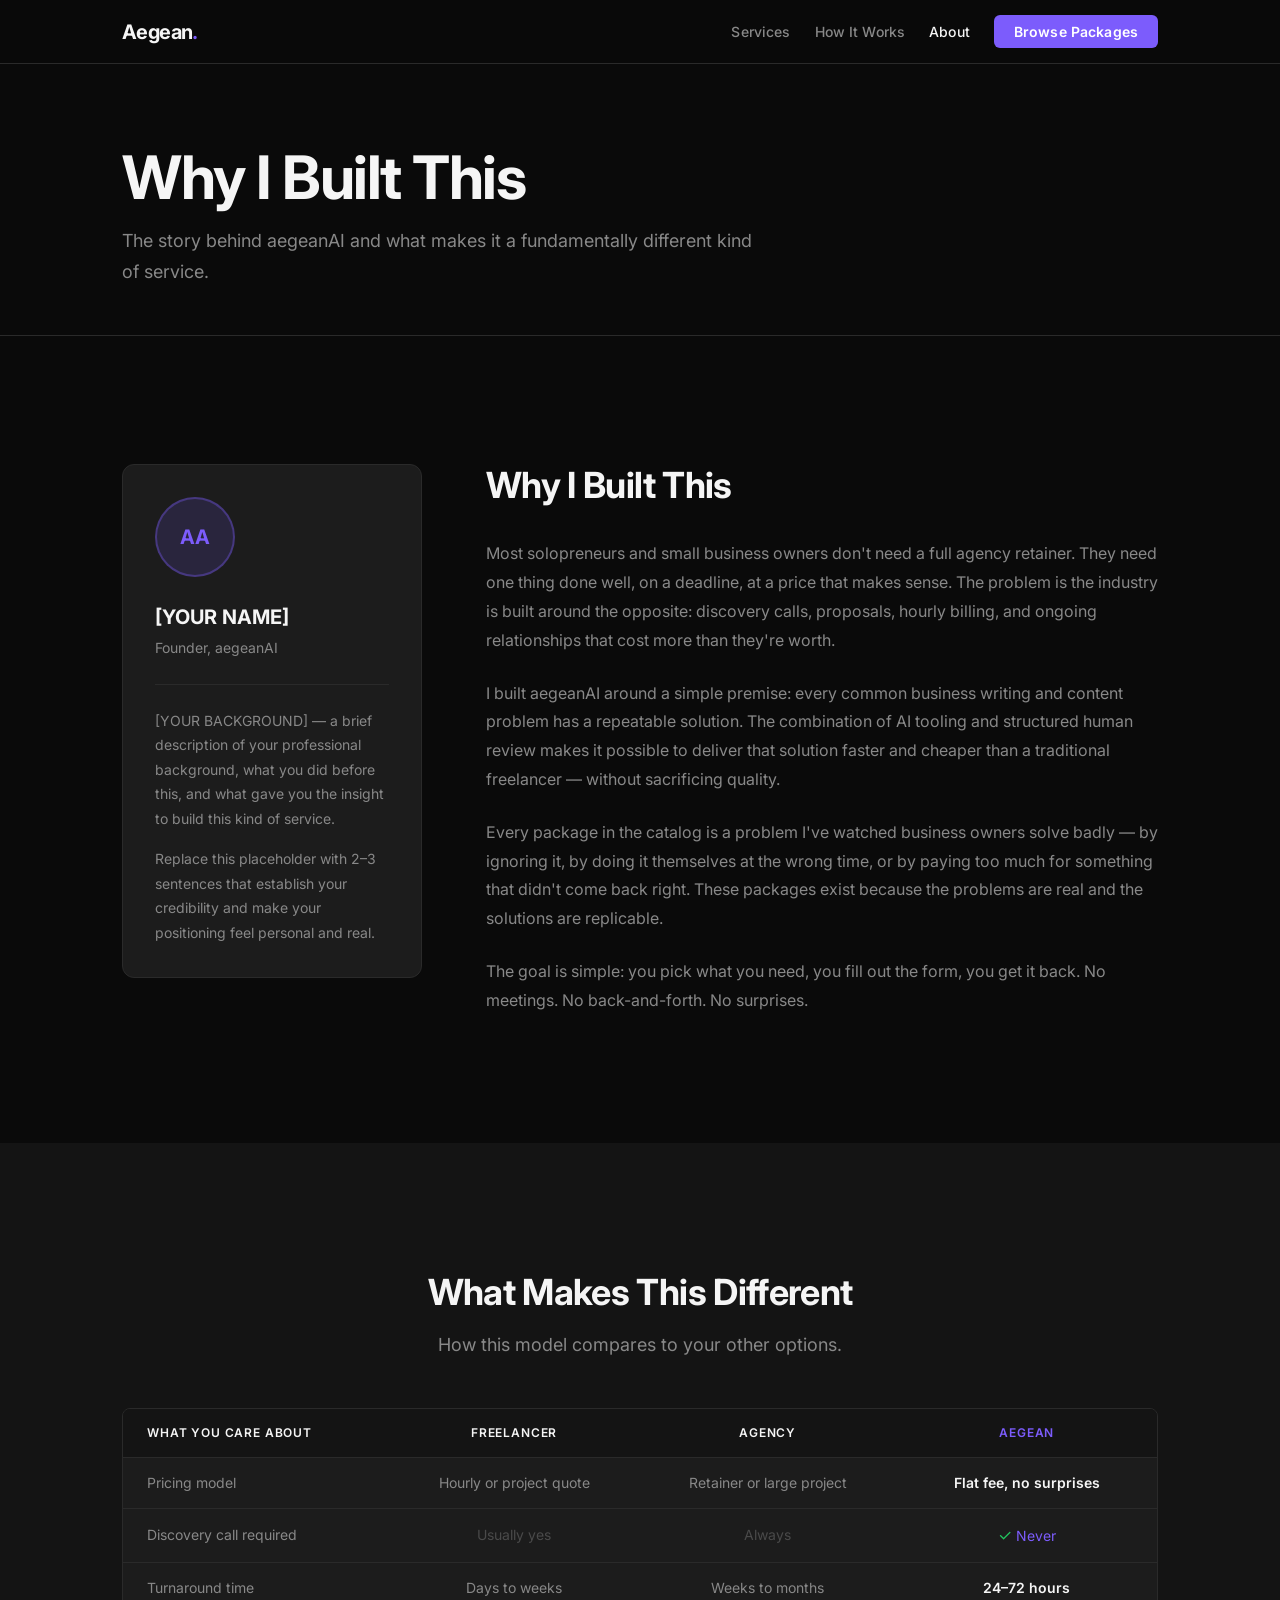
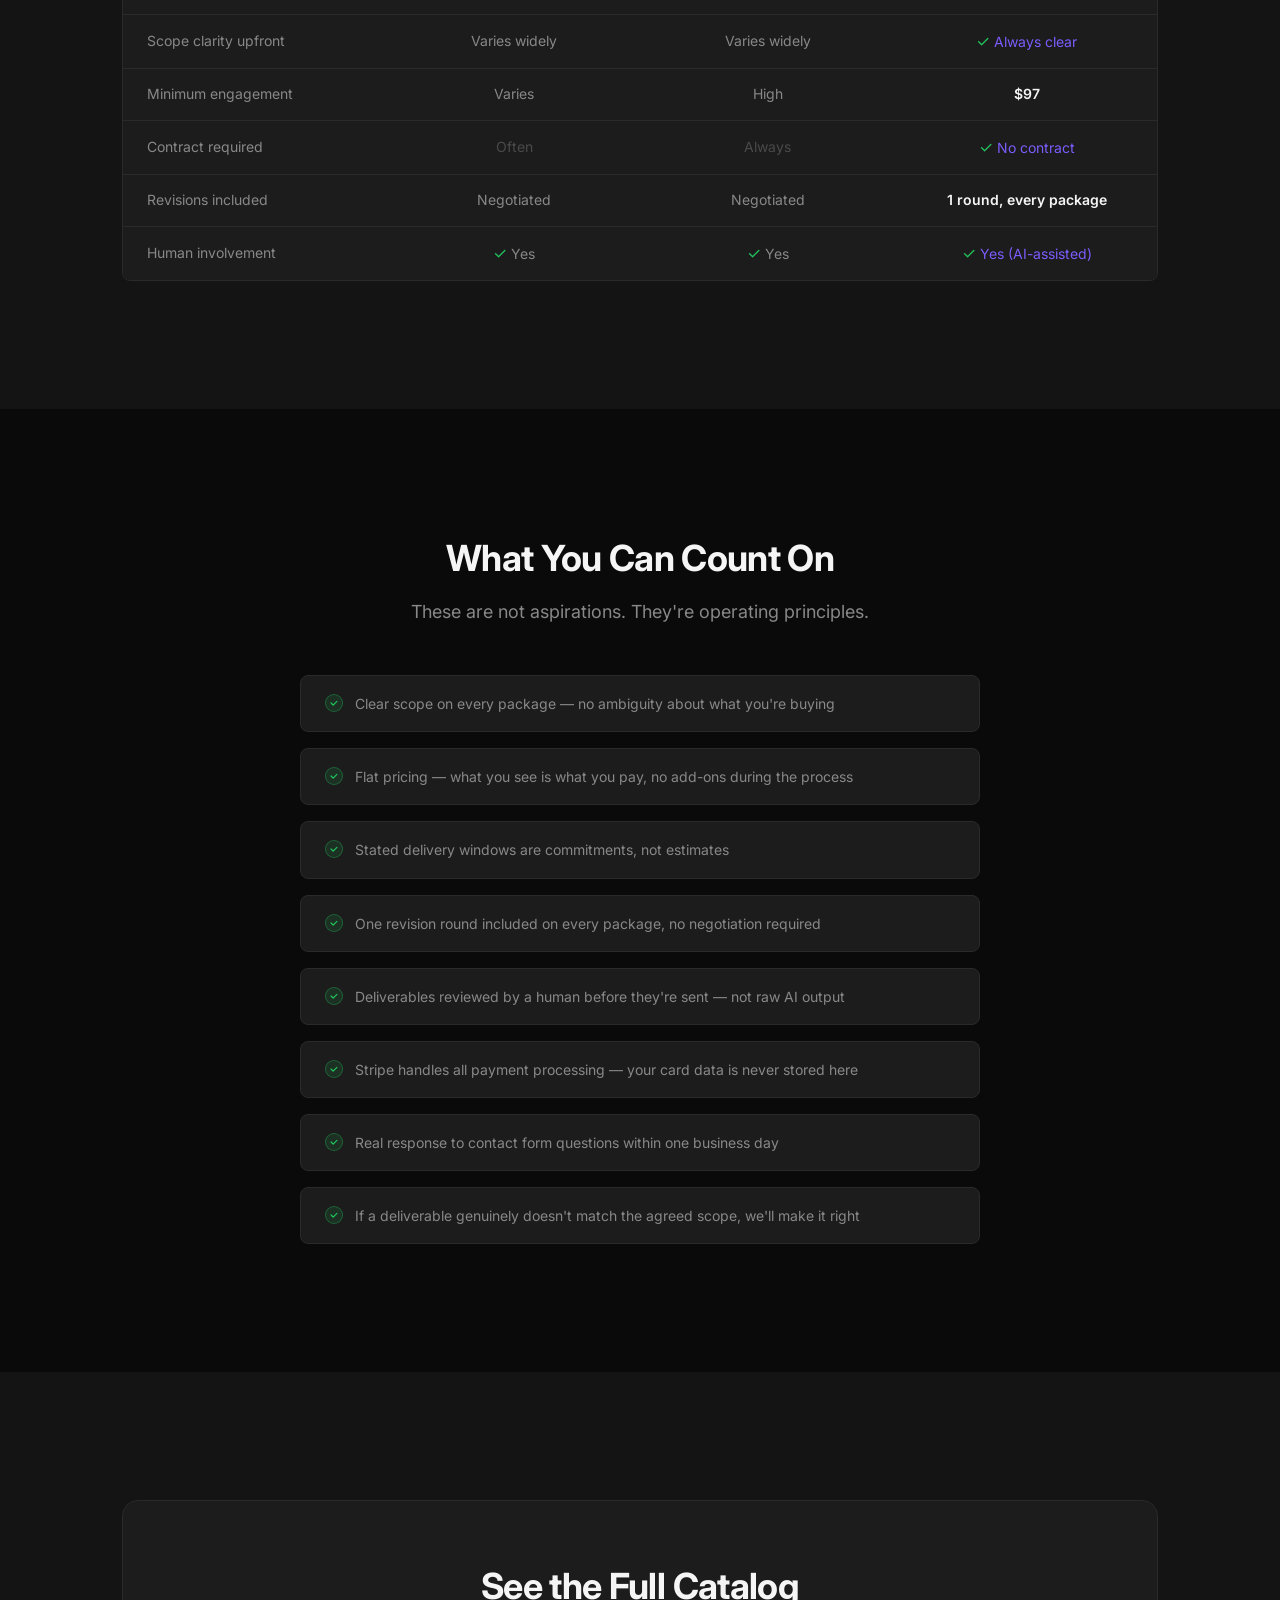
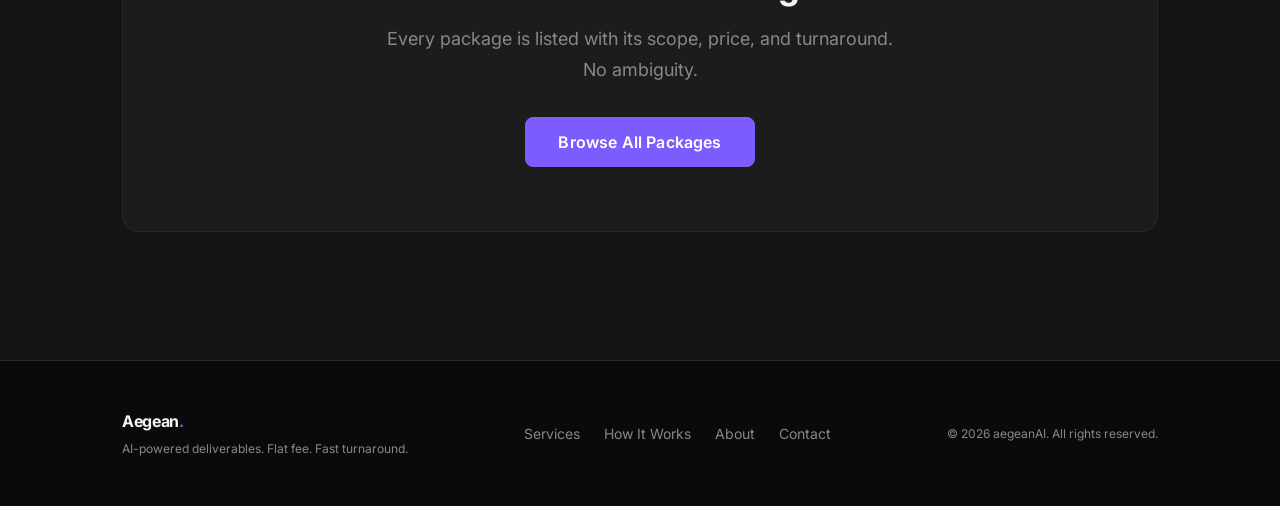
==== aegean-agency/about.html @ a0fa76ea "Initial commit — aegeanAI agency site + NEXUS strategy docs - Complete static site (HTML/CSS/JS) rea" ====
<!DOCTYPE html>
<html lang="en">
<head>
  <meta charset="UTF-8">
  <meta name="viewport" content="width=device-width, initial-scale=1.0">
  <meta name="description" content="Why aegeanAI exists and what makes it different from hiring a freelancer or a traditional agency.">
  <title>About — aegeanAI</title>
  <link rel="preconnect" href="https://fonts.googleapis.com">
  <link rel="preconnect" href="https://fonts.gstatic.com" crossorigin>
  <link href="https://fonts.googleapis.com/css2?family=Inter:wght@400;500;600;700&display=swap" rel="stylesheet">
  <link rel="stylesheet" href="assets/css/main.css">
  <link rel="stylesheet" href="assets/css/components.css">
</head>
<body>

  <!-- ── Navigation ──────────────────────────────────────────── -->
  <nav class="nav" role="navigation" aria-label="Main navigation">
    <div class="nav__inner">
      <a href="index.html" class="nav__logo" aria-label="aegeanAI — home">
        Aegean<span>.</span>
      </a>
      <ul class="nav__links" role="list">
        <li><a href="services.html">Services</a></li>
        <li><a href="how-it-works.html">How It Works</a></li>
        <li><a href="about.html">About</a></li>
        <li><a href="services.html" class="nav__cta">Browse Packages</a></li>
      </ul>
      <button
        class="nav__hamburger"
        aria-label="Open navigation menu"
        aria-expanded="false"
        aria-controls="mobile-menu"
      >
        <span></span>
        <span></span>
        <span></span>
      </button>
    </div>
  </nav>

  <!-- ── Mobile Menu ─────────────────────────────────────────── -->
  <div class="nav__mobile" id="mobile-menu">
    <a href="services.html">Services</a>
    <a href="how-it-works.html">How It Works</a>
    <a href="about.html">About</a>
    <a href="contact.html">Contact</a>
    <a href="services.html" class="nav__cta-mobile">Browse Packages</a>
  </div>

  <main id="main-content">

    <!-- ── Page Hero ───────────────────────────────────────────── -->
    <div class="page-hero section">
      <div class="container">
        <h1>Why I Built This</h1>
        <p>
          The story behind aegeanAI and what makes it a
          fundamentally different kind of service.
        </p>
      </div>
    </div>

    <!-- ── Founder Story ───────────────────────────────────────── -->
    <section class="section" aria-labelledby="founder-story-heading">
      <div class="container">
        <div class="founder-layout">

          <!-- Founder card (left column on desktop) -->
          <div class="founder-card">
            <div class="founder-avatar" aria-hidden="true">AA</div>
            <div class="founder-name">[YOUR NAME]</div>
            <div class="founder-title">Founder, aegeanAI</div>
            <div class="founder-bio">
              <p>
                [YOUR BACKGROUND] &mdash; a brief description of your professional background,
                what you did before this, and what gave you the insight to build this kind
                of service.
              </p>
              <p>
                Replace this placeholder with 2&ndash;3 sentences that establish your
                credibility and make your positioning feel personal and real.
              </p>
            </div>
          </div>

          <!-- Story text (right column on desktop) -->
          <div class="founder-story">
            <h2 id="founder-story-heading">Why I Built This</h2>
            <p>
              Most solopreneurs and small business owners don't need a full agency retainer.
              They need one thing done well, on a deadline, at a price that makes sense.
              The problem is the industry is built around the opposite: discovery calls,
              proposals, hourly billing, and ongoing relationships that cost more than
              they're worth.
            </p>
            <p>
              I built aegeanAI around a simple premise: every common business writing
              and content problem has a repeatable solution. The combination of AI tooling
              and structured human review makes it possible to deliver that solution faster
              and cheaper than a traditional freelancer &mdash; without sacrificing quality.
            </p>
            <p>
              Every package in the catalog is a problem I've watched business owners solve
              badly &mdash; by ignoring it, by doing it themselves at the wrong time, or by
              paying too much for something that didn't come back right. These packages exist
              because the problems are real and the solutions are replicable.
            </p>
            <p>
              The goal is simple: you pick what you need, you fill out the form, you get it
              back. No meetings. No back-and-forth. No surprises.
            </p>
          </div>

        </div>
      </div>
    </section>

    <!-- ── Comparison Table ─────────────────────────────────────── -->
    <section class="section section--surface" aria-labelledby="comparison-heading">
      <div class="container">
        <div class="section__header">
          <h2 id="comparison-heading">What Makes This Different</h2>
          <p>How this model compares to your other options.</p>
        </div>

        <div class="table-scroll-wrap">
          <table
            class="comparison-table"
            role="table"
            aria-label="aegeanAI vs Freelancer vs Agency comparison"
          >
            <thead>
              <tr>
                <th scope="col">What you care about</th>
                <th scope="col">Freelancer</th>
                <th scope="col">Agency</th>
                <th scope="col" class="col-us">Aegean</th>
              </tr>
            </thead>
            <tbody>
              <tr>
                <td>Pricing model</td>
                <td>Hourly or project quote</td>
                <td>Retainer or large project</td>
                <td class="col-us strong">Flat fee, no surprises</td>
              </tr>
              <tr>
                <td>Discovery call required</td>
                <td class="cross">Usually yes</td>
                <td class="cross">Always</td>
                <td class="col-us"><span class="check" aria-label="No">&#10003;</span> Never</td>
              </tr>
              <tr>
                <td>Turnaround time</td>
                <td>Days to weeks</td>
                <td>Weeks to months</td>
                <td class="col-us strong">24&ndash;72 hours</td>
              </tr>
              <tr>
                <td>Scope clarity upfront</td>
                <td>Varies widely</td>
                <td>Varies widely</td>
                <td class="col-us"><span class="check" aria-label="Yes">&#10003;</span> Always clear</td>
              </tr>
              <tr>
                <td>Minimum engagement</td>
                <td>Varies</td>
                <td>High</td>
                <td class="col-us strong">$97</td>
              </tr>
              <tr>
                <td>Contract required</td>
                <td class="cross">Often</td>
                <td class="cross">Always</td>
                <td class="col-us"><span class="check" aria-label="No contract">&#10003;</span> No contract</td>
              </tr>
              <tr>
                <td>Revisions included</td>
                <td>Negotiated</td>
                <td>Negotiated</td>
                <td class="col-us strong">1 round, every package</td>
              </tr>
              <tr>
                <td>Human involvement</td>
                <td><span class="check">&#10003;</span> Yes</td>
                <td><span class="check">&#10003;</span> Yes</td>
                <td class="col-us"><span class="check">&#10003;</span> Yes (AI-assisted)</td>
              </tr>
            </tbody>
          </table>
        </div>

      </div>
    </section>

    <!-- ── Trust Signals ────────────────────────────────────────── -->
    <section class="section" aria-labelledby="trust-heading">
      <div class="container">
        <div class="section__header">
          <h2 id="trust-heading">What You Can Count On</h2>
          <p>These are not aspirations. They're operating principles.</p>
        </div>
        <div style="max-width: 680px; margin-inline: auto;">
          <ul class="trust-list" role="list">
            <li>Clear scope on every package &mdash; no ambiguity about what you're buying</li>
            <li>Flat pricing &mdash; what you see is what you pay, no add-ons during the process</li>
            <li>Stated delivery windows are commitments, not estimates</li>
            <li>One revision round included on every package, no negotiation required</li>
            <li>Deliverables reviewed by a human before they're sent &mdash; not raw AI output</li>
            <li>Stripe handles all payment processing &mdash; your card data is never stored here</li>
            <li>Real response to contact form questions within one business day</li>
            <li>If a deliverable genuinely doesn't match the agreed scope, we'll make it right</li>
          </ul>
        </div>
      </div>
    </section>

    <!-- ── CTA ─────────────────────────────────────────────────── -->
    <section class="section section--surface" aria-labelledby="about-cta-heading">
      <div class="container">
        <div class="cta-banner">
          <h2 id="about-cta-heading">See the Full Catalog</h2>
          <p>Every package is listed with its scope, price, and turnaround. No ambiguity.</p>
          <a href="services.html" class="btn btn--primary btn--lg">Browse All Packages</a>
        </div>
      </div>
    </section>

  </main>

  <!-- ── Footer ───────────────────────────────────────────────── -->
  <footer class="footer" role="contentinfo">
    <div class="container">
      <div class="footer__inner">
        <div>
          <div class="footer__brand">Aegean<span>.</span></div>
          <div class="footer__tagline">AI-powered deliverables. Flat fee. Fast turnaround.</div>
        </div>
        <ul class="footer__links" role="list">
          <li><a href="services.html">Services</a></li>
          <li><a href="how-it-works.html">How It Works</a></li>
          <li><a href="about.html">About</a></li>
          <li><a href="contact.html">Contact</a></li>
        </ul>
        <p class="footer__copy">&copy; 2026 aegeanAI. All rights reserved.</p>
      </div>
    </div>
  </footer>

  <script src="assets/js/packages.js"></script>
  <script src="assets/js/main.js"></script>
</body>
</html>
---- aegean-agency/assets/css/main.css ----
/* ============================================================
   AEGEAN AGENCY — main.css
   Design tokens, reset, typography, layout
   ============================================================ */

/* ── Design Tokens ──────────────────────────────────────────── */
:root {
  /* Colors */
  --color-bg:           #0A0A0A;
  --color-surface:      #141414;
  --color-card:         #1C1C1C;
  --color-border:       #2A2A2A;
  --color-accent:       #7C5CFC;
  --color-accent-dim:   #5a3fd4;
  --color-accent-glow:  rgba(124, 92, 252, 0.15);
  --color-text:         #F5F5F5;
  --color-muted:        #888888;
  --color-success:      #22C55E;
  --color-success-glow: rgba(34, 197, 94, 0.12);

  /* Spacing — 8px base grid */
  --space-1:  8px;
  --space-2:  16px;
  --space-3:  24px;
  --space-4:  32px;
  --space-5:  40px;
  --space-6:  48px;
  --space-7:  56px;
  --space-8:  64px;
  --space-10: 80px;
  --space-12: 96px;
  --space-16: 128px;

  /* Typography */
  --font-base: 'Inter', system-ui, -apple-system, BlinkMacSystemFont, sans-serif;
  --text-xs:   0.75rem;    /* 12px */
  --text-sm:   0.875rem;   /* 14px */
  --text-base: 1rem;       /* 16px */
  --text-lg:   1.125rem;   /* 18px */
  --text-xl:   1.25rem;    /* 20px */
  --text-2xl:  1.5rem;     /* 24px */
  --text-3xl:  1.875rem;   /* 30px */
  --text-4xl:  2.25rem;    /* 36px */
  --text-5xl:  3rem;       /* 48px */
  --text-6xl:  3.75rem;    /* 60px */

  /* Radius */
  --radius-sm: 4px;
  --radius-md: 6px;
  --radius-lg: 8px;
  --radius-xl: 12px;
  --radius-2xl: 16px;

  /* Layout */
  --max-width:  1100px;
  --nav-height: 64px;

  /* Motion */
  --transition:      0.18s ease;
  --transition-slow: 0.3s ease;
}

/* ── CSS Reset ──────────────────────────────────────────────── */
*,
*::before,
*::after {
  box-sizing: border-box;
  margin: 0;
  padding: 0;
}

html {
  scroll-behavior: smooth;
  -webkit-text-size-adjust: 100%;
  text-size-adjust: 100%;
}

body {
  font-family: var(--font-base);
  font-size: var(--text-base);
  line-height: 1.6;
  color: var(--color-text);
  background-color: var(--color-bg);
  min-height: 100vh;
  -webkit-font-smoothing: antialiased;
  -moz-osx-font-smoothing: grayscale;
  overflow-x: hidden;
}

img,
picture,
video,
canvas,
svg {
  display: block;
  max-width: 100%;
}

input,
button,
textarea,
select {
  font: inherit;
}

p,
h1,
h2,
h3,
h4,
h5,
h6 {
  overflow-wrap: break-word;
}

a {
  color: inherit;
  text-decoration: none;
}

ul,
ol {
  list-style: none;
}

/* ── Selection ──────────────────────────────────────────────── */
::selection {
  background-color: rgba(124, 92, 252, 0.3);
  color: var(--color-text);
}

/* ── Global Focus Ring ──────────────────────────────────────── */
:focus-visible {
  outline: 2px solid var(--color-accent);
  outline-offset: 3px;
  border-radius: var(--radius-sm);
}

/* ── Typography ─────────────────────────────────────────────── */
h1 {
  font-size: clamp(var(--text-3xl), 6vw, var(--text-6xl));
  font-weight: 700;
  line-height: 1.1;
  letter-spacing: -0.025em;
  color: var(--color-text);
}

h2 {
  font-size: clamp(var(--text-2xl), 4vw, var(--text-4xl));
  font-weight: 700;
  line-height: 1.2;
  letter-spacing: -0.018em;
  color: var(--color-text);
}

h3 {
  font-size: clamp(var(--text-lg), 2.5vw, var(--text-2xl));
  font-weight: 600;
  line-height: 1.3;
  color: var(--color-text);
}

h4 {
  font-size: var(--text-lg);
  font-weight: 600;
  line-height: 1.4;
  color: var(--color-text);
}

p {
  color: var(--color-muted);
  line-height: 1.7;
}

strong {
  color: var(--color-text);
  font-weight: 600;
}

/* ── Layout Containers ──────────────────────────────────────── */
.container {
  width: 100%;
  max-width: var(--max-width);
  margin-inline: auto;
  padding-inline: var(--space-2);
}

@media (min-width: 480px) {
  .container {
    padding-inline: var(--space-3);
  }
}

@media (min-width: 768px) {
  .container {
    padding-inline: var(--space-4);
  }
}

/* ── Sections ───────────────────────────────────────────────── */
.section {
  padding-block: var(--space-8);
}

@media (min-width: 768px) {
  .section {
    padding-block: var(--space-12);
  }
}

@media (min-width: 1024px) {
  .section {
    padding-block: var(--space-16);
  }
}

.section--surface {
  background-color: var(--color-surface);
}

.section__header {
  text-align: center;
  margin-bottom: var(--space-6);
}

.section__header h2 {
  margin-bottom: var(--space-2);
}

.section__header p {
  font-size: var(--text-lg);
  max-width: 600px;
  margin-inline: auto;
  color: var(--color-muted);
}

/* ── Page Hero (inner pages) ────────────────────────────────── */
.page-hero {
  padding-top: var(--space-6);
  padding-bottom: var(--space-4);
  border-bottom: 1px solid var(--color-border);
}

@media (min-width: 768px) {
  .page-hero {
    padding-top: var(--space-10);
    padding-bottom: var(--space-6);
  }
}

.page-hero h1 {
  margin-bottom: var(--space-2);
}

.page-hero p {
  font-size: var(--text-lg);
  max-width: 640px;
  color: var(--color-muted);
}

/* ── Generic Grids ──────────────────────────────────────────── */
.grid-3 {
  display: grid;
  grid-template-columns: 1fr;
  gap: var(--space-3);
}

@media (min-width: 600px) {
  .grid-3 {
    grid-template-columns: repeat(2, 1fr);
  }
}

@media (min-width: 960px) {
  .grid-3 {
    grid-template-columns: repeat(3, 1fr);
  }
}

.grid-2 {
  display: grid;
  grid-template-columns: 1fr;
  gap: var(--space-4);
}

@media (min-width: 768px) {
  .grid-2 {
    grid-template-columns: repeat(2, 1fr);
  }
}

/* ── Utility Classes ────────────────────────────────────────── */
.text-accent  { color: var(--color-accent); }
.text-muted   { color: var(--color-muted); }
.text-success { color: var(--color-success); }
.text-center  { text-align: center; }
.text-left    { text-align: left; }

.mt-1 { margin-top: var(--space-1); }
.mt-2 { margin-top: var(--space-2); }
.mt-3 { margin-top: var(--space-3); }
.mt-4 { margin-top: var(--space-4); }
.mt-6 { margin-top: var(--space-6); }
.mt-8 { margin-top: var(--space-8); }

.mb-1 { margin-bottom: var(--space-1); }
.mb-2 { margin-bottom: var(--space-2); }
.mb-3 { margin-bottom: var(--space-3); }
.mb-4 { margin-bottom: var(--space-4); }

/* Visually hidden but accessible to screen readers */
.sr-only {
  position: absolute;
  width: 1px;
  height: 1px;
  padding: 0;
  margin: -1px;
  overflow: hidden;
  clip: rect(0, 0, 0, 0);
  white-space: nowrap;
  border-width: 0;
}

/* ── Horizontal Rule ────────────────────────────────────────── */
.divider {
  border: none;
  border-top: 1px solid var(--color-border);
  margin-block: var(--space-6);
}

/* ── Print ──────────────────────────────────────────────────── */
@media print {
  .nav,
  .nav__mobile,
  .footer {
    display: none;
  }

  body {
    background: #fff;
    color: #000;
  }
}
---- aegean-agency/assets/css/components.css ----
/* ============================================================
   AEGEAN AGENCY — components.css
   Nav, hero, cards, buttons, badges, footer,
   FAQ accordion, steps, tables, contact, thank-you
   ============================================================ */

/* ── Navigation ─────────────────────────────────────────────── */
.nav {
  position: sticky;
  top: 0;
  z-index: 100;
  height: var(--nav-height);
  background-color: rgba(10, 10, 10, 0.94);
  backdrop-filter: blur(16px);
  -webkit-backdrop-filter: blur(16px);
  border-bottom: 1px solid var(--color-border);
  display: flex;
  align-items: center;
}

.nav__inner {
  display: flex;
  align-items: center;
  justify-content: space-between;
  width: 100%;
  max-width: var(--max-width);
  margin-inline: auto;
  padding-inline: var(--space-2);
  gap: var(--space-2);
}

@media (min-width: 480px) {
  .nav__inner {
    padding-inline: var(--space-3);
  }
}

@media (min-width: 768px) {
  .nav__inner {
    padding-inline: var(--space-4);
  }
}

.nav__logo {
  font-size: var(--text-xl);
  font-weight: 700;
  color: var(--color-text);
  letter-spacing: -0.03em;
  white-space: nowrap;
  text-decoration: none;
  flex-shrink: 0;
  transition: opacity var(--transition);
}

.nav__logo:hover {
  opacity: 0.85;
}

.nav__logo span {
  color: var(--color-accent);
}

/* Desktop nav links */
.nav__links {
  display: none;
  align-items: center;
  gap: var(--space-3);
  list-style: none;
}

@media (min-width: 768px) {
  .nav__links {
    display: flex;
  }
}

.nav__links a {
  font-size: var(--text-sm);
  font-weight: 500;
  color: var(--color-muted);
  text-decoration: none;
  transition: color var(--transition);
  letter-spacing: 0.01em;
  padding: 4px 0;
}

.nav__links a:hover {
  color: var(--color-text);
}

.nav__links a[aria-current="page"] {
  color: var(--color-text);
}

/* "Browse Packages" pill button in nav */
.nav__links .nav__cta {
  color: #ffffff;
  background-color: var(--color-accent);
  padding: 8px 20px;
  border-radius: var(--radius-md);
  font-size: var(--text-sm);
  font-weight: 600;
  letter-spacing: 0.01em;
  transition: background-color var(--transition);
}

.nav__links .nav__cta:hover {
  background-color: var(--color-accent-dim);
  color: #ffffff;
}

/* Never mark the CTA button as active-page */
.nav__links .nav__cta[aria-current="page"] {
  color: #ffffff;
}

/* ── Hamburger Button ───────────────────────────────────────── */
.nav__hamburger {
  display: flex;
  flex-direction: column;
  justify-content: center;
  gap: 5px;
  background: none;
  border: 1px solid transparent;
  cursor: pointer;
  padding: 8px;
  border-radius: var(--radius-md);
  transition: background-color var(--transition), border-color var(--transition);
  flex-shrink: 0;
}

.nav__hamburger:hover {
  background-color: var(--color-card);
  border-color: var(--color-border);
}

@media (min-width: 768px) {
  .nav__hamburger {
    display: none;
  }
}

.nav__hamburger span {
  display: block;
  width: 22px;
  height: 2px;
  background-color: var(--color-text);
  border-radius: 2px;
  transition: transform 0.25s ease, opacity 0.2s ease;
  transform-origin: center;
  pointer-events: none;
}

.nav__hamburger[aria-expanded="true"] span:nth-child(1) {
  transform: translateY(7px) rotate(45deg);
}

.nav__hamburger[aria-expanded="true"] span:nth-child(2) {
  opacity: 0;
  transform: scaleX(0);
}

.nav__hamburger[aria-expanded="true"] span:nth-child(3) {
  transform: translateY(-7px) rotate(-45deg);
}

/* ── Mobile Menu Drawer ─────────────────────────────────────── */
.nav__mobile {
  display: none;
  flex-direction: column;
  position: fixed;
  top: var(--nav-height);
  left: 0;
  right: 0;
  background-color: var(--color-surface);
  border-bottom: 1px solid var(--color-border);
  padding: var(--space-2) var(--space-2) var(--space-3);
  gap: 4px;
  z-index: 99;
  box-shadow: 0 8px 32px rgba(0, 0, 0, 0.5);
}

.nav__mobile.is-open {
  display: flex;
}

.nav__mobile a {
  display: block;
  padding: 12px var(--space-2);
  color: var(--color-muted);
  font-size: var(--text-sm);
  font-weight: 500;
  border-radius: var(--radius-md);
  transition: color var(--transition), background-color var(--transition);
  text-decoration: none;
}

.nav__mobile a:hover {
  color: var(--color-text);
  background-color: var(--color-card);
}

.nav__mobile .nav__cta-mobile {
  margin-top: var(--space-1);
  background-color: var(--color-accent);
  color: #ffffff;
  text-align: center;
  font-weight: 600;
  padding: 14px var(--space-2);
}

.nav__mobile .nav__cta-mobile:hover {
  background-color: var(--color-accent-dim);
  color: #ffffff;
}

/* ── Buttons ─────────────────────────────────────────────────── */
.btn {
  display: inline-flex;
  align-items: center;
  justify-content: center;
  gap: 8px;
  padding: 12px 24px;
  border-radius: var(--radius-md);
  font-size: var(--text-sm);
  font-weight: 600;
  line-height: 1;
  cursor: pointer;
  border: 1px solid transparent;
  text-decoration: none;
  transition: background-color var(--transition), color var(--transition),
              border-color var(--transition), opacity var(--transition);
  white-space: nowrap;
  letter-spacing: 0.01em;
  -webkit-user-select: none;
  user-select: none;
}

.btn--primary {
  background-color: var(--color-accent);
  color: #ffffff;
  border-color: var(--color-accent);
}

.btn--primary:hover {
  background-color: var(--color-accent-dim);
  border-color: var(--color-accent-dim);
  color: #ffffff;
}

.btn--secondary {
  background-color: transparent;
  color: var(--color-text);
  border-color: var(--color-border);
}

.btn--secondary:hover {
  border-color: rgba(245, 245, 245, 0.35);
  color: var(--color-text);
}

.btn--ghost {
  background-color: var(--color-card);
  color: var(--color-text);
  border-color: var(--color-border);
}

.btn--ghost:hover {
  border-color: var(--color-accent);
  color: var(--color-accent);
}

.btn--lg {
  padding: 16px 32px;
  font-size: var(--text-base);
  border-radius: var(--radius-lg);
}

.btn--sm {
  padding: 7px 14px;
  font-size: var(--text-xs);
  border-radius: var(--radius-md);
}

/* ── Badges ──────────────────────────────────────────────────── */
.badge {
  display: inline-flex;
  align-items: center;
  padding: 4px 10px;
  border-radius: 99px;
  font-size: var(--text-xs);
  font-weight: 600;
  line-height: 1;
  letter-spacing: 0.02em;
  white-space: nowrap;
}

.badge--price {
  background-color: var(--color-accent-glow);
  color: var(--color-accent);
  border: 1px solid rgba(124, 92, 252, 0.3);
}

.badge--delivery {
  background-color: rgba(34, 197, 94, 0.1);
  color: var(--color-success);
  border: 1px solid rgba(34, 197, 94, 0.25);
}

.badge--tier {
  background-color: var(--color-card);
  color: var(--color-muted);
  border: 1px solid var(--color-border);
  text-transform: uppercase;
  font-size: 0.65rem;
  letter-spacing: 0.08em;
}

/* ── Package Cards ───────────────────────────────────────────── */
.package-card {
  display: flex;
  flex-direction: column;
  background-color: var(--color-card);
  border: 1px solid var(--color-border);
  border-radius: var(--radius-lg);
  padding: var(--space-3);
  transition: border-color var(--transition), transform var(--transition-slow),
              box-shadow var(--transition-slow);
}

.package-card:hover {
  border-color: rgba(124, 92, 252, 0.45);
  transform: translateY(-3px);
  box-shadow: 0 8px 32px rgba(0, 0, 0, 0.4);
}

.package-card__header {
  margin-bottom: var(--space-2);
}

.package-card__name {
  font-size: var(--text-lg);
  font-weight: 600;
  color: var(--color-text);
  margin-bottom: 6px;
  line-height: 1.3;
}

.package-card__tagline {
  font-size: var(--text-sm);
  color: var(--color-muted);
  line-height: 1.5;
}

.package-card__meta {
  display: flex;
  flex-wrap: wrap;
  align-items: center;
  gap: 8px;
  margin-bottom: var(--space-2);
}

.package-card__description {
  font-size: var(--text-sm);
  color: var(--color-muted);
  line-height: 1.65;
  flex: 1;
  margin-bottom: var(--space-3);
}

/* Button always pinned to bottom of card */
.package-card .btn {
  margin-top: auto;
  width: 100%;
}

/* ── Cards Grid ──────────────────────────────────────────────── */
.cards-grid {
  display: grid;
  grid-template-columns: 1fr;
  gap: var(--space-3);
}

@media (min-width: 600px) {
  .cards-grid {
    grid-template-columns: repeat(2, 1fr);
  }
}

@media (min-width: 960px) {
  .cards-grid {
    grid-template-columns: repeat(3, 1fr);
  }
}

/* ── Catalog Tier Sections (services.html) ───────────────────── */
.catalog-tier {
  margin-bottom: var(--space-10);
}

.catalog-tier:last-child {
  margin-bottom: 0;
}

.catalog-tier__header {
  display: flex;
  flex-wrap: wrap;
  align-items: baseline;
  gap: 8px var(--space-2);
  margin-bottom: var(--space-4);
  padding-bottom: var(--space-2);
  border-bottom: 1px solid var(--color-border);
}

.catalog-tier__label {
  font-size: var(--text-xl);
  font-weight: 700;
  color: var(--color-text);
  line-height: 1.2;
}

.catalog-tier__price {
  font-size: var(--text-base);
  font-weight: 600;
  color: var(--color-accent);
}

.catalog-tier__description {
  width: 100%;
  font-size: var(--text-sm);
  color: var(--color-muted);
  margin-top: 2px;
}

.catalog-tier__grid {
  display: grid;
  grid-template-columns: 1fr;
  gap: var(--space-3);
}

@media (min-width: 600px) {
  .catalog-tier__grid {
    grid-template-columns: repeat(2, 1fr);
  }
}

@media (min-width: 960px) {
  .catalog-tier__grid {
    grid-template-columns: repeat(3, 1fr);
  }
}

/* ── Hero (index.html only) ──────────────────────────────────── */
.hero {
  padding-block: var(--space-10);
  text-align: center;
}

@media (min-width: 768px) {
  .hero {
    padding-block: var(--space-16);
  }
}

.hero__eyebrow {
  display: inline-block;
  font-size: var(--text-xs);
  font-weight: 600;
  color: var(--color-accent);
  text-transform: uppercase;
  letter-spacing: 0.12em;
  margin-bottom: var(--space-2);
  padding: 5px 12px;
  border: 1px solid rgba(124, 92, 252, 0.3);
  border-radius: 99px;
  background-color: var(--color-accent-glow);
}

.hero h1 {
  max-width: 820px;
  margin-inline: auto;
  margin-bottom: var(--space-3);
}

.hero__sub {
  font-size: clamp(var(--text-base), 2.5vw, var(--text-lg));
  max-width: 560px;
  margin-inline: auto;
  margin-bottom: var(--space-5);
  color: var(--color-muted);
  line-height: 1.75;
}

.hero__actions {
  display: flex;
  flex-wrap: wrap;
  justify-content: center;
  gap: var(--space-2);
}

@media (max-width: 479px) {
  .hero__actions {
    flex-direction: column;
    align-items: stretch;
  }

  .hero__actions .btn {
    width: 100%;
  }
}

/* ── Trust Bullets ───────────────────────────────────────────── */
.trust-bullets {
  display: grid;
  grid-template-columns: 1fr;
  gap: var(--space-3);
}

@media (min-width: 640px) {
  .trust-bullets {
    grid-template-columns: repeat(3, 1fr);
  }
}

.trust-bullet {
  background-color: var(--color-card);
  border: 1px solid var(--color-border);
  border-radius: var(--radius-lg);
  padding: var(--space-3);
  transition: border-color var(--transition);
}

.trust-bullet:hover {
  border-color: rgba(124, 92, 252, 0.25);
}

.trust-bullet__icon {
  font-size: 1.25rem;
  line-height: 1;
  margin-bottom: var(--space-1);
  color: var(--color-accent);
  font-weight: 700;
}

.trust-bullet__text {
  font-size: var(--text-sm);
  color: var(--color-muted);
  line-height: 1.6;
}

.trust-bullet__text strong {
  display: block;
  font-size: var(--text-base);
  font-weight: 600;
  color: var(--color-text);
  margin-bottom: 4px;
}

/* ── Steps (3-column horizontal) ────────────────────────────── */
.steps {
  display: grid;
  grid-template-columns: 1fr;
  gap: var(--space-4);
}

@media (min-width: 640px) {
  .steps {
    grid-template-columns: repeat(3, 1fr);
    gap: var(--space-3);
  }
}

.step {
  display: flex;
  flex-direction: column;
}

.step__number {
  display: inline-flex;
  align-items: center;
  justify-content: center;
  width: 40px;
  height: 40px;
  background-color: var(--color-accent-glow);
  border: 1px solid rgba(124, 92, 252, 0.3);
  border-radius: 50%;
  font-size: var(--text-sm);
  font-weight: 700;
  color: var(--color-accent);
  margin-bottom: var(--space-2);
  flex-shrink: 0;
}

.step__title {
  font-size: var(--text-base);
  font-weight: 600;
  color: var(--color-text);
  margin-bottom: 8px;
}

.step__body {
  font-size: var(--text-sm);
  color: var(--color-muted);
  line-height: 1.65;
}

/* ── CTA Banner ──────────────────────────────────────────────── */
.cta-banner {
  background-color: var(--color-card);
  border: 1px solid var(--color-border);
  border-radius: var(--radius-2xl);
  padding: var(--space-6) var(--space-4);
  text-align: center;
}

@media (min-width: 768px) {
  .cta-banner {
    padding: var(--space-8) var(--space-8);
  }
}

.cta-banner h2 {
  margin-bottom: var(--space-2);
}

.cta-banner > p {
  font-size: var(--text-lg);
  color: var(--color-muted);
  max-width: 520px;
  margin-inline: auto;
  margin-bottom: var(--space-4);
}

/* ── Comparison Table ────────────────────────────────────────── */
.table-scroll-wrap {
  overflow-x: auto;
  -webkit-overflow-scrolling: touch;
  border: 1px solid var(--color-border);
  border-radius: var(--radius-lg);
}

.comparison-table {
  width: 100%;
  border-collapse: collapse;
  font-size: var(--text-sm);
  min-width: 560px;
}

.comparison-table th,
.comparison-table td {
  padding: 14px var(--space-3);
  text-align: left;
  border-bottom: 1px solid var(--color-border);
}

.comparison-table th:not(:first-child),
.comparison-table td:not(:first-child) {
  text-align: center;
}

.comparison-table th {
  background-color: var(--color-surface);
  color: var(--color-text);
  font-weight: 600;
  font-size: var(--text-xs);
  text-transform: uppercase;
  letter-spacing: 0.07em;
}

.comparison-table td {
  background-color: var(--color-card);
  color: var(--color-muted);
}

.comparison-table tbody tr:last-child td {
  border-bottom: none;
}

.comparison-table tbody tr:hover td {
  background-color: #202020;
}

.comparison-table .col-us {
  color: var(--color-accent);
}

.comparison-table .col-us.strong {
  font-weight: 600;
  color: var(--color-text);
}

.comparison-table .check {
  color: var(--color-success);
  font-size: var(--text-base);
}

.comparison-table .cross {
  color: #4a4a4a;
}

/* ── FAQ Accordion (pure CSS details/summary) ────────────────── */
.faq {
  max-width: 720px;
  margin-inline: auto;
}

.faq details {
  border: 1px solid var(--color-border);
  border-radius: var(--radius-lg);
  margin-bottom: 10px;
  background-color: var(--color-card);
  overflow: hidden;
  transition: border-color var(--transition);
}

.faq details:last-child {
  margin-bottom: 0;
}

.faq details:hover {
  border-color: rgba(124, 92, 252, 0.3);
}

.faq details[open] {
  border-color: rgba(124, 92, 252, 0.45);
}

.faq summary {
  padding: var(--space-3);
  font-size: var(--text-base);
  font-weight: 600;
  color: var(--color-text);
  cursor: pointer;
  list-style: none;
  display: flex;
  justify-content: space-between;
  align-items: center;
  gap: var(--space-3);
  user-select: none;
  -webkit-user-select: none;
}

.faq summary::-webkit-details-marker {
  display: none;
}

.faq summary::marker {
  display: none;
}

.faq summary::after {
  content: '+';
  color: var(--color-accent);
  font-size: var(--text-2xl);
  font-weight: 300;
  flex-shrink: 0;
  line-height: 1;
  transition: transform var(--transition);
  display: flex;
  align-items: center;
  justify-content: center;
  width: 24px;
}

.faq details[open] summary::after {
  transform: rotate(45deg);
}

.faq__answer {
  padding: var(--space-2) var(--space-3) var(--space-3);
  color: var(--color-muted);
  font-size: var(--text-sm);
  line-height: 1.75;
  border-top: 1px solid var(--color-border);
}

/* ── Trust Signal List ───────────────────────────────────────── */
.trust-list {
  list-style: none;
  display: flex;
  flex-direction: column;
  gap: var(--space-2);
}

.trust-list li {
  display: flex;
  align-items: flex-start;
  gap: 12px;
  font-size: var(--text-sm);
  color: var(--color-muted);
  line-height: 1.65;
  padding: var(--space-2) var(--space-3);
  background-color: var(--color-card);
  border: 1px solid var(--color-border);
  border-radius: var(--radius-lg);
}

.trust-list li::before {
  content: '';
  display: inline-block;
  width: 18px;
  height: 18px;
  min-width: 18px;
  border-radius: 50%;
  background-color: rgba(34, 197, 94, 0.12);
  border: 1px solid rgba(34, 197, 94, 0.35);
  flex-shrink: 0;
  margin-top: 2px;
  background-image: url("data:image/svg+xml,%3Csvg xmlns='http://www.w3.org/2000/svg' viewBox='0 0 12 12' fill='none'%3E%3Cpath d='M2.5 6l2.5 2.5 4.5-4.5' stroke='%2322C55E' stroke-width='1.5' stroke-linecap='round' stroke-linejoin='round'/%3E%3C/svg%3E");
  background-repeat: no-repeat;
  background-position: center;
  background-size: 10px;
}

/* ── Founder Section (about.html) ───────────────────────────── */
.founder-layout {
  display: grid;
  grid-template-columns: 1fr;
  gap: var(--space-6);
  align-items: start;
}

@media (min-width: 768px) {
  .founder-layout {
    grid-template-columns: 300px 1fr;
    gap: var(--space-8);
  }
}

.founder-card {
  background-color: var(--color-card);
  border: 1px solid var(--color-border);
  border-radius: var(--radius-xl);
  padding: var(--space-4);
}

.founder-avatar {
  width: 80px;
  height: 80px;
  border-radius: 50%;
  background-color: var(--color-accent-glow);
  border: 2px solid rgba(124, 92, 252, 0.35);
  display: flex;
  align-items: center;
  justify-content: center;
  font-size: var(--text-xl);
  font-weight: 700;
  color: var(--color-accent);
  margin-bottom: var(--space-3);
  letter-spacing: -0.02em;
}

.founder-name {
  font-size: var(--text-xl);
  font-weight: 700;
  color: var(--color-text);
  margin-bottom: 4px;
}

.founder-title {
  font-size: var(--text-sm);
  color: var(--color-muted);
  margin-bottom: var(--space-3);
  padding-bottom: var(--space-3);
  border-bottom: 1px solid var(--color-border);
}

.founder-bio {
  display: flex;
  flex-direction: column;
  gap: var(--space-2);
}

.founder-bio p {
  font-size: var(--text-sm);
  color: var(--color-muted);
  line-height: 1.75;
}

.founder-story h2 {
  margin-bottom: var(--space-4);
}

.founder-story p {
  font-size: var(--text-base);
  color: var(--color-muted);
  line-height: 1.8;
  margin-bottom: var(--space-3);
}

.founder-story p:last-child {
  margin-bottom: 0;
}

/* ── Contact Page ────────────────────────────────────────────── */
.contact-layout {
  display: grid;
  grid-template-columns: 1fr;
  gap: var(--space-4);
  align-items: start;
}

@media (min-width: 768px) {
  .contact-layout {
    grid-template-columns: 1fr 1.5fr;
    gap: var(--space-6);
  }
}

.contact-info {
  background-color: var(--color-card);
  border: 1px solid var(--color-border);
  border-radius: var(--radius-xl);
  padding: var(--space-4);
}

.contact-info h3 {
  font-size: var(--text-lg);
  margin-bottom: var(--space-4);
  padding-bottom: var(--space-3);
  border-bottom: 1px solid var(--color-border);
}

.contact-detail {
  display: flex;
  flex-direction: column;
  gap: 6px;
  margin-bottom: var(--space-3);
  padding-bottom: var(--space-3);
  border-bottom: 1px solid var(--color-border);
}

.contact-detail:last-child {
  border-bottom: none;
  margin-bottom: 0;
  padding-bottom: 0;
}

.contact-detail__label {
  font-size: var(--text-xs);
  font-weight: 700;
  text-transform: uppercase;
  letter-spacing: 0.1em;
  color: var(--color-accent);
}

.contact-detail__value {
  font-size: var(--text-sm);
  color: var(--color-muted);
  line-height: 1.6;
}

.contact-form-panel {
  background-color: var(--color-card);
  border: 1px solid var(--color-border);
  border-radius: var(--radius-xl);
  padding: var(--space-6) var(--space-4);
  display: flex;
  flex-direction: column;
  align-items: center;
  justify-content: center;
  gap: var(--space-3);
  text-align: center;
  min-height: 320px;
}

.contact-form-panel h3 {
  font-size: var(--text-xl);
  color: var(--color-text);
}

.contact-form-panel p {
  font-size: var(--text-sm);
  color: var(--color-muted);
  max-width: 380px;
  line-height: 1.65;
}

.contact-form-panel .contact-note {
  font-size: var(--text-xs);
  color: var(--color-muted);
  opacity: 0.6;
}

/* ── Delivery Timeline Table ─────────────────────────────────── */
.delivery-table-wrap {
  overflow-x: auto;
  -webkit-overflow-scrolling: touch;
  border: 1px solid var(--color-border);
  border-radius: var(--radius-lg);
  max-width: 720px;
  margin-inline: auto;
}

.delivery-table {
  width: 100%;
  border-collapse: collapse;
  font-size: var(--text-sm);
  min-width: 480px;
}

.delivery-table th,
.delivery-table td {
  padding: 14px var(--space-3);
  text-align: left;
  border-bottom: 1px solid var(--color-border);
}

.delivery-table th {
  background-color: var(--color-surface);
  color: var(--color-text);
  font-weight: 600;
  font-size: var(--text-xs);
  text-transform: uppercase;
  letter-spacing: 0.07em;
}

.delivery-table td {
  background-color: var(--color-card);
  color: var(--color-muted);
}

.delivery-table tbody tr:last-child td {
  border-bottom: none;
}

.delivery-table .delivery-time {
  color: var(--color-success);
  font-weight: 600;
}

/* ── Thank You Page ───────────────────────────────────────────── */
.thankyou-hero {
  text-align: center;
  padding-block: var(--space-10);
}

@media (min-width: 768px) {
  .thankyou-hero {
    padding-block: var(--space-16);
  }
}

.thankyou-icon {
  display: inline-flex;
  align-items: center;
  justify-content: center;
  width: 72px;
  height: 72px;
  border-radius: 50%;
  background-color: var(--color-success-glow);
  border: 2px solid rgba(34, 197, 94, 0.4);
  font-size: 1.75rem;
  color: var(--color-success);
  margin-inline: auto;
  margin-bottom: var(--space-4);
}

.thankyou-hero h1 {
  margin-bottom: var(--space-2);
}

.thankyou-hero > p {
  font-size: var(--text-lg);
  max-width: 520px;
  margin-inline: auto;
  margin-bottom: var(--space-5);
  color: var(--color-muted);
}

.notice-box {
  background-color: rgba(34, 197, 94, 0.05);
  border: 1px solid rgba(34, 197, 94, 0.18);
  border-radius: var(--radius-lg);
  padding: var(--space-3);
  font-size: var(--text-sm);
  color: var(--color-muted);
  line-height: 1.65;
  max-width: 560px;
  margin-inline: auto;
  text-align: left;
}

.notice-box strong {
  color: var(--color-success);
  display: block;
  margin-bottom: 6px;
  font-size: var(--text-sm);
  font-weight: 600;
}

/* Next steps list on thank-you */
.next-steps {
  max-width: 580px;
  margin-inline: auto;
  display: flex;
  flex-direction: column;
  gap: var(--space-2);
}

.next-step-item {
  display: flex;
  align-items: flex-start;
  gap: var(--space-2);
  padding: var(--space-2) var(--space-3);
  background-color: var(--color-card);
  border: 1px solid var(--color-border);
  border-radius: var(--radius-lg);
  font-size: var(--text-sm);
  color: var(--color-muted);
  line-height: 1.6;
}

.next-step-item__num {
  display: inline-flex;
  align-items: center;
  justify-content: center;
  width: 26px;
  height: 26px;
  min-width: 26px;
  border-radius: 50%;
  background-color: var(--color-accent-glow);
  border: 1px solid rgba(124, 92, 252, 0.3);
  font-size: var(--text-xs);
  font-weight: 700;
  color: var(--color-accent);
  flex-shrink: 0;
  margin-top: 1px;
}

/* ── Footer ──────────────────────────────────────────────────── */
.footer {
  border-top: 1px solid var(--color-border);
  padding-block: var(--space-6);
  margin-top: 0;
}

.footer__inner {
  display: flex;
  flex-direction: column;
  gap: var(--space-4);
  align-items: flex-start;
}

@media (min-width: 768px) {
  .footer__inner {
    flex-direction: row;
    justify-content: space-between;
    align-items: center;
    gap: var(--space-4);
  }
}

.footer__brand {
  font-size: var(--text-base);
  font-weight: 700;
  color: var(--color-text);
  letter-spacing: -0.02em;
}

.footer__brand span {
  color: var(--color-accent);
}

.footer__tagline {
  font-size: var(--text-xs);
  color: var(--color-muted);
  margin-top: 4px;
}

.footer__links {
  display: flex;
  flex-wrap: wrap;
  gap: var(--space-2) var(--space-3);
  list-style: none;
}

.footer__links a {
  font-size: var(--text-sm);
  color: var(--color-muted);
  text-decoration: none;
  transition: color var(--transition);
}

.footer__links a:hover {
  color: var(--color-text);
}

.footer__copy {
  font-size: var(--text-xs);
  color: var(--color-muted);
  white-space: nowrap;
}

/* ── JS Loading Placeholder ──────────────────────────────────── */
.js-loading {
  display: flex;
  align-items: center;
  justify-content: center;
  padding: var(--space-8);
  color: var(--color-muted);
  font-size: var(--text-sm);
  letter-spacing: 0.02em;
}
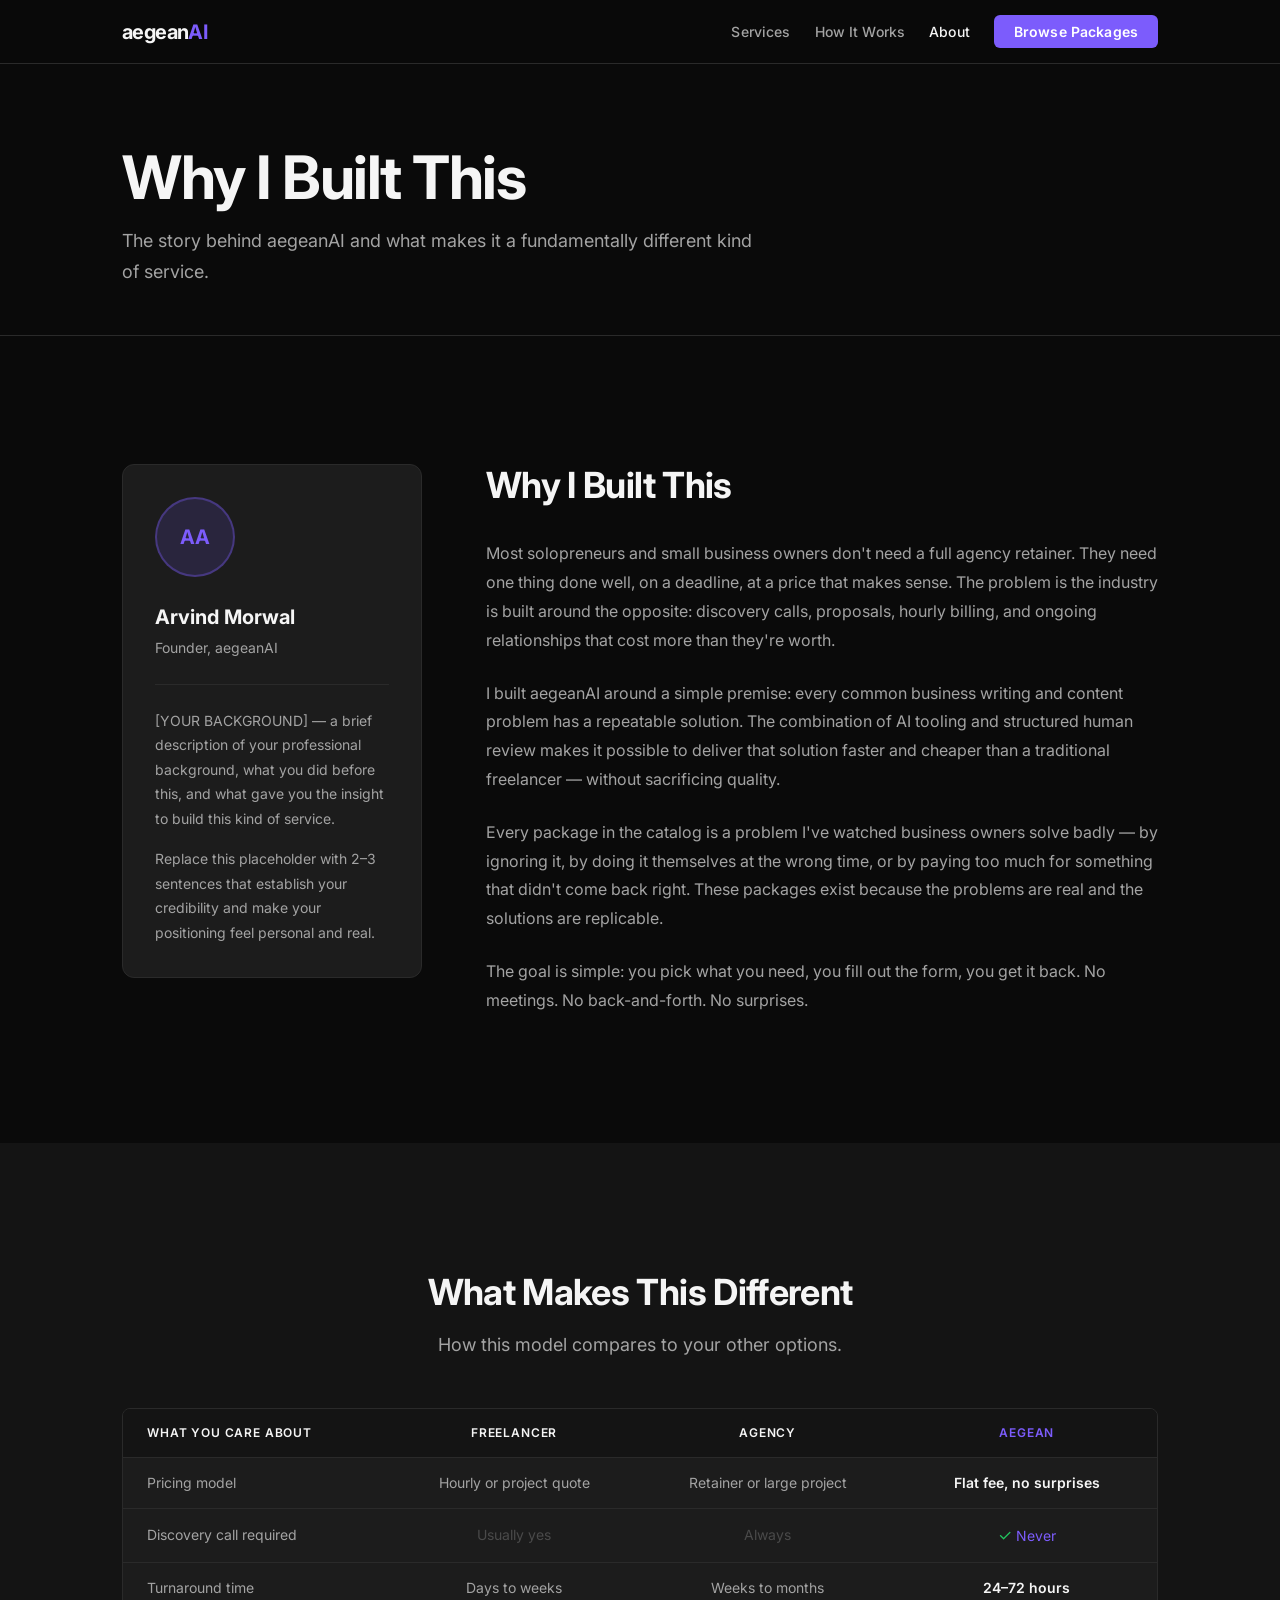
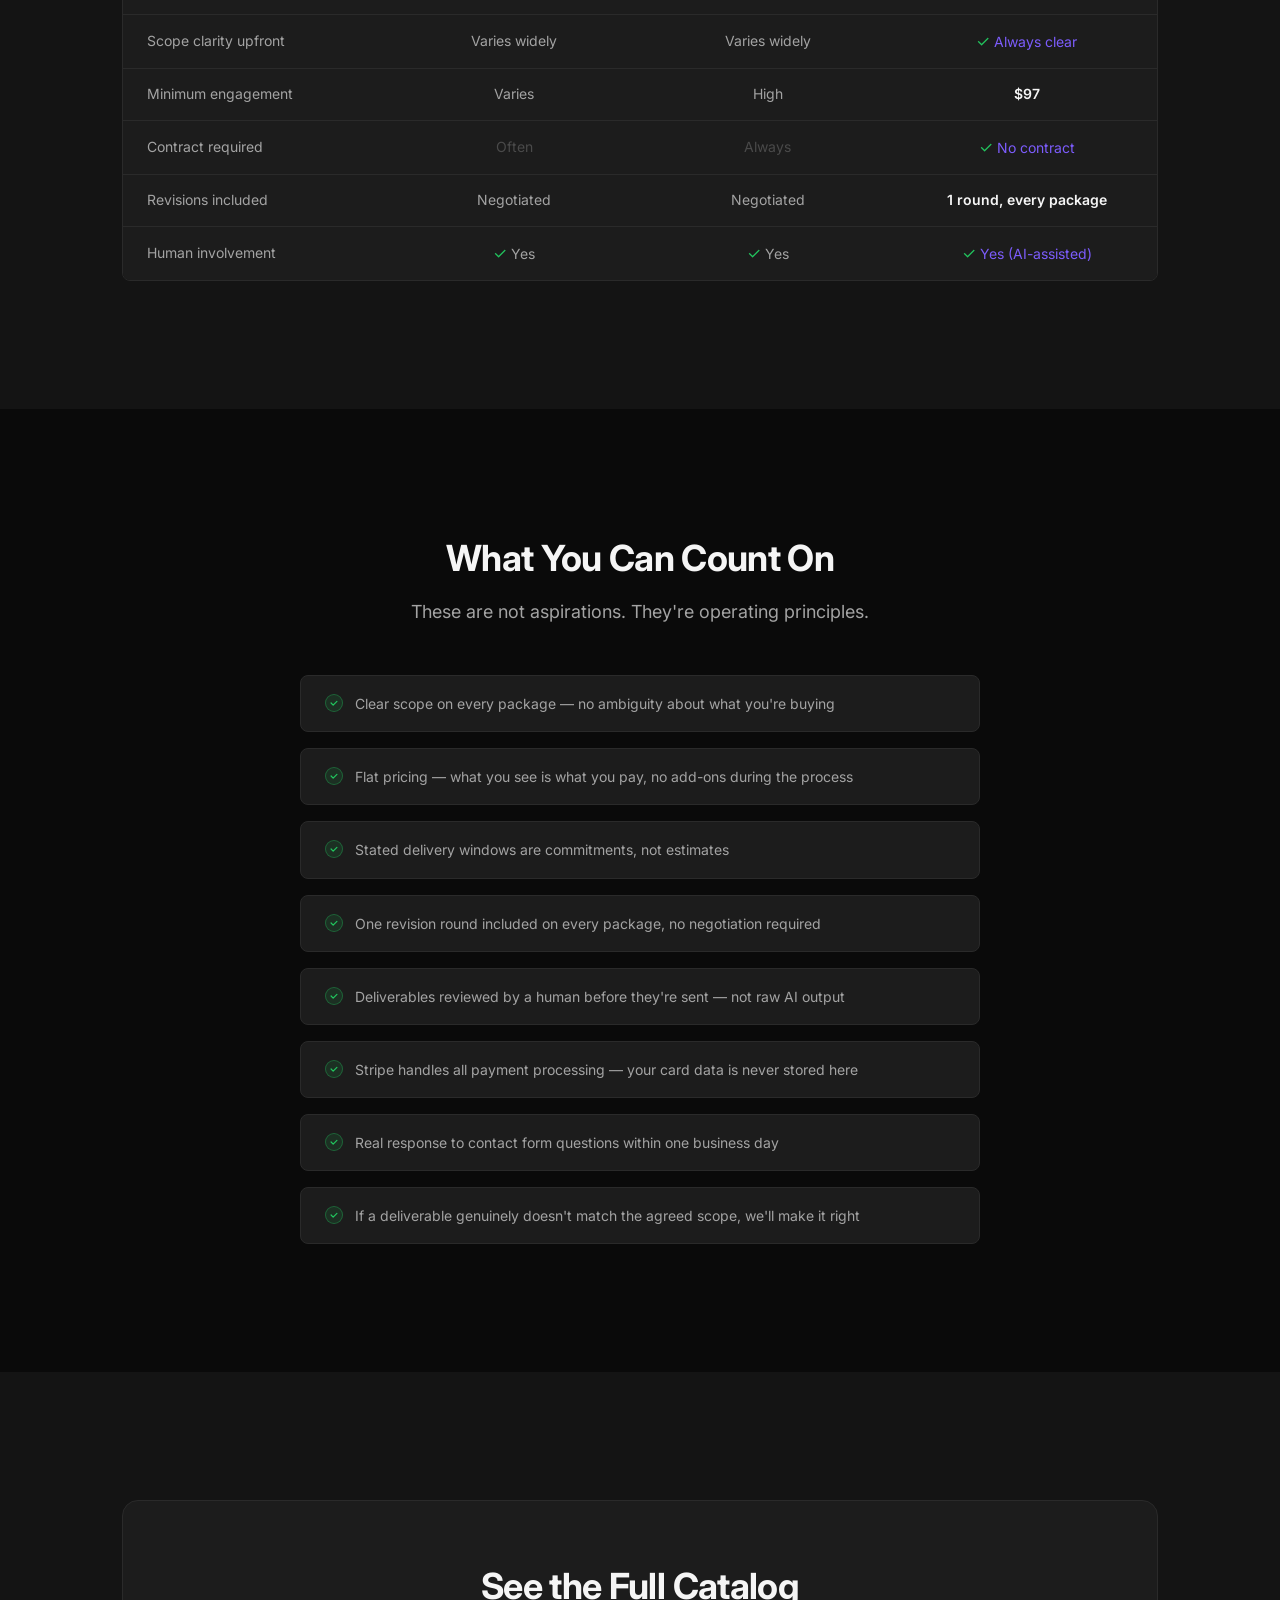
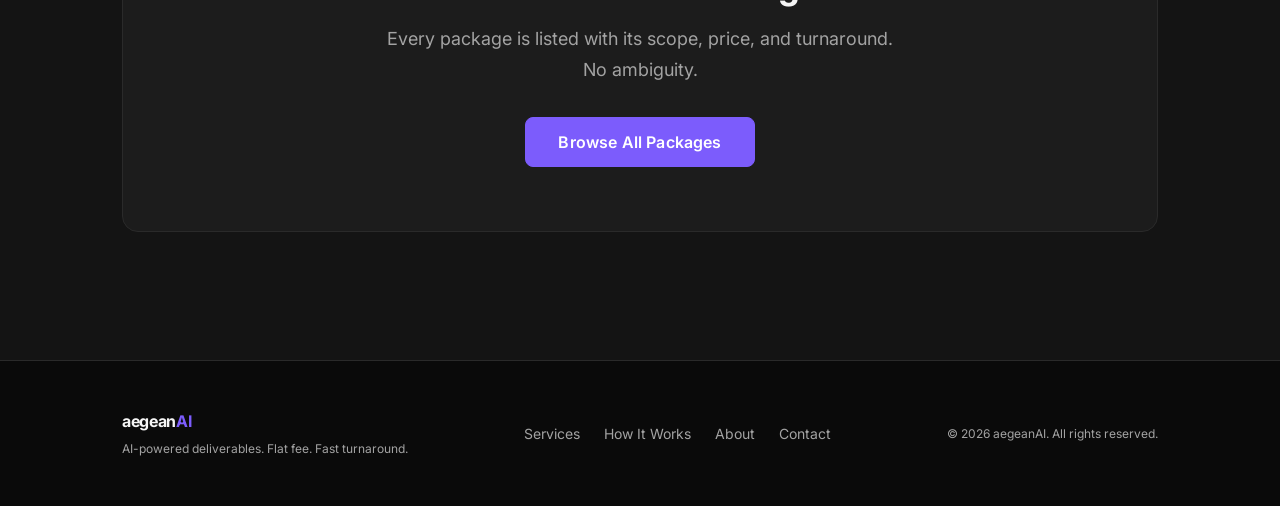
==== commit 1866442d: "Apply UX review fixes - Bump --color-muted #888 → #A3A3A3 (passes WCAG 4.6:1) - Add prefers-reduced-" ====
--- a/aegean-agency/about.html
+++ b/aegean-agency/about.html
@@ -17,7 +17,7 @@
   <nav class="nav" role="navigation" aria-label="Main navigation">
     <div class="nav__inner">
       <a href="index.html" class="nav__logo" aria-label="aegeanAI — home">
-        Aegean<span>.</span>
+        aegean<span>AI</span>
       </a>
       <ul class="nav__links" role="list">
         <li><a href="services.html">Services</a></li>
@@ -68,7 +68,7 @@
           <!-- Founder card (left column on desktop) -->
           <div class="founder-card">
             <div class="founder-avatar" aria-hidden="true">AA</div>
-            <div class="founder-name">[YOUR NAME]</div>
+            <div class="founder-name">Arvind Morwal</div>
             <div class="founder-title">Founder, aegeanAI</div>
             <div class="founder-bio">
               <p>
@@ -233,7 +233,7 @@
     <div class="container">
       <div class="footer__inner">
         <div>
-          <div class="footer__brand">Aegean<span>.</span></div>
+          <div class="footer__brand">aegean<span>AI</span></div>
           <div class="footer__tagline">AI-powered deliverables. Flat fee. Fast turnaround.</div>
         </div>
         <ul class="footer__links" role="list">
--- a/aegean-agency/assets/css/main.css
+++ b/aegean-agency/assets/css/main.css
@@ -14,7 +14,7 @@
   --color-accent-dim:   #5a3fd4;
   --color-accent-glow:  rgba(124, 92, 252, 0.15);
   --color-text:         #F5F5F5;
-  --color-muted:        #888888;
+  --color-muted:        #A3A3A3;
   --color-success:      #22C55E;
   --color-success-glow: rgba(34, 197, 94, 0.12);
 
@@ -328,6 +328,15 @@
   margin-block: var(--space-6);
 }
 
+/* ── Reduced Motion ─────────────────────────────────────────── */
+@media (prefers-reduced-motion: reduce) {
+  *, *::before, *::after {
+    animation-duration: 0.01ms !important;
+    animation-iteration-count: 1 !important;
+    transition-duration: 0.01ms !important;
+  }
+}
+
 /* ── Print ──────────────────────────────────────────────────── */
 @media print {
   .nav,
--- a/aegean-agency/assets/css/components.css
+++ b/aegean-agency/assets/css/components.css
@@ -232,6 +232,7 @@
               border-color var(--transition), opacity var(--transition);
   white-space: nowrap;
   letter-spacing: 0.01em;
+  touch-action: manipulation;
   -webkit-user-select: none;
   user-select: none;
 }
@@ -251,11 +252,12 @@
 .btn--secondary {
   background-color: transparent;
   color: var(--color-text);
-  border-color: var(--color-border);
+  border-color: #4A4A4A;
 }
 
 .btn--secondary:hover {
-  border-color: rgba(245, 245, 245, 0.35);
+  border-color: #6A6A6A;
+  background-color: rgba(255, 255, 255, 0.04);
   color: var(--color-text);
 }
 
@@ -312,7 +314,7 @@
   color: var(--color-muted);
   border: 1px solid var(--color-border);
   text-transform: uppercase;
-  font-size: 0.65rem;
+  font-size: 0.75rem;
   letter-spacing: 0.08em;
 }
 
@@ -1192,6 +1194,134 @@
   white-space: nowrap;
 }
 
+/* ── Hero Animation ──────────────────────────────────────────── */
+
+/* Dot grid background */
+.hero__grid {
+  position: absolute;
+  inset: 0;
+  background-image: radial-gradient(circle, rgba(124, 92, 252, 0.18) 1px, transparent 1px);
+  background-size: 36px 36px;
+  mask-image: radial-gradient(ellipse 90% 100% at 50% 0%, black 20%, transparent 100%);
+  -webkit-mask-image: radial-gradient(ellipse 90% 100% at 50% 0%, black 20%, transparent 100%);
+  animation: grid-drift 24s ease-in-out infinite alternate;
+  pointer-events: none;
+}
+
+@keyframes grid-drift {
+  0%   { transform: translate(0, 0); }
+  100% { transform: translate(-18px, -12px); }
+}
+
+/* Ambient glow orb */
+.hero__orb {
+  position: absolute;
+  top: -10%;
+  left: 50%;
+  transform: translateX(-50%);
+  width: 700px;
+  height: 420px;
+  background: radial-gradient(ellipse at center, rgba(124, 92, 252, 0.13) 0%, transparent 68%);
+  pointer-events: none;
+  animation: orb-breathe 6s ease-in-out infinite;
+}
+
+@keyframes orb-breathe {
+  0%, 100% { opacity: 0.8; transform: translateX(-50%) scale(1); }
+  50%       { opacity: 1;   transform: translateX(-50%) scale(1.08); }
+}
+
+/* Hero must be relative for absolute children */
+.hero { position: relative; overflow: hidden; }
+
+/* Eyebrow entrance */
+.hero__eyebrow--anim {
+  opacity: 0;
+  animation: eyebrow-in 0.5s ease forwards 0.15s;
+}
+
+@keyframes eyebrow-in {
+  from { opacity: 0; transform: translateY(8px); }
+  to   { opacity: 1; transform: translateY(0); }
+}
+
+/* Typewriter wrapper — min-height prevents layout shift */
+.hero__headline {
+  min-height: 1.1em;
+}
+
+.hero__typewriter {
+  display: inline;
+}
+
+/* Draft text — muted, not committed */
+.hero__stream {
+  color: var(--color-text);
+  transition: color 0.25s ease;
+}
+
+.hero__stream.is-draft {
+  color: var(--color-muted);
+}
+
+/* Final lock — pulse glow then settle */
+.hero__stream.is-locked {
+  animation: headline-lock 0.6s ease forwards;
+}
+
+@keyframes headline-lock {
+  0%   { text-shadow: none; }
+  40%  { text-shadow: 0 0 40px rgba(124, 92, 252, 0.5), 0 0 80px rgba(124, 92, 252, 0.2); }
+  100% { text-shadow: none; }
+}
+
+/* Cursor */
+.hero__cursor {
+  display: inline-block;
+  font-weight: 300;
+  margin-left: 2px;
+  color: var(--color-muted);
+  animation: cursor-blink 0.9s step-end infinite;
+  transition: color 0.2s ease;
+  vertical-align: baseline;
+}
+
+/* Draft cursor — orange/warm = "not right yet" */
+.hero__cursor.cursor--draft {
+  color: #F97316;
+  animation: cursor-blink 0.6s step-end infinite;
+}
+
+/* Final cursor — accent = "this is the one" */
+.hero__cursor.cursor--final {
+  color: var(--color-accent);
+  animation: cursor-blink 0.75s step-end infinite;
+}
+
+/* Lock — fast blink then hide */
+.hero__cursor.cursor--lock {
+  animation: cursor-blink 0.25s step-end 3;
+}
+
+@keyframes cursor-blink {
+  0%, 100% { opacity: 1; }
+  50%       { opacity: 0; }
+}
+
+/* Sub and CTA — hidden until JS reveals them */
+.hero__sub--anim,
+.hero__actions--anim {
+  opacity: 0;
+  transform: translateY(14px);
+  transition: opacity 0.5s ease, transform 0.5s ease;
+}
+
+.hero__sub--anim.is-visible,
+.hero__actions--anim.is-visible {
+  opacity: 1;
+  transform: translateY(0);
+}
+
 /* ── JS Loading Placeholder ──────────────────────────────────── */
 .js-loading {
   display: flex;
